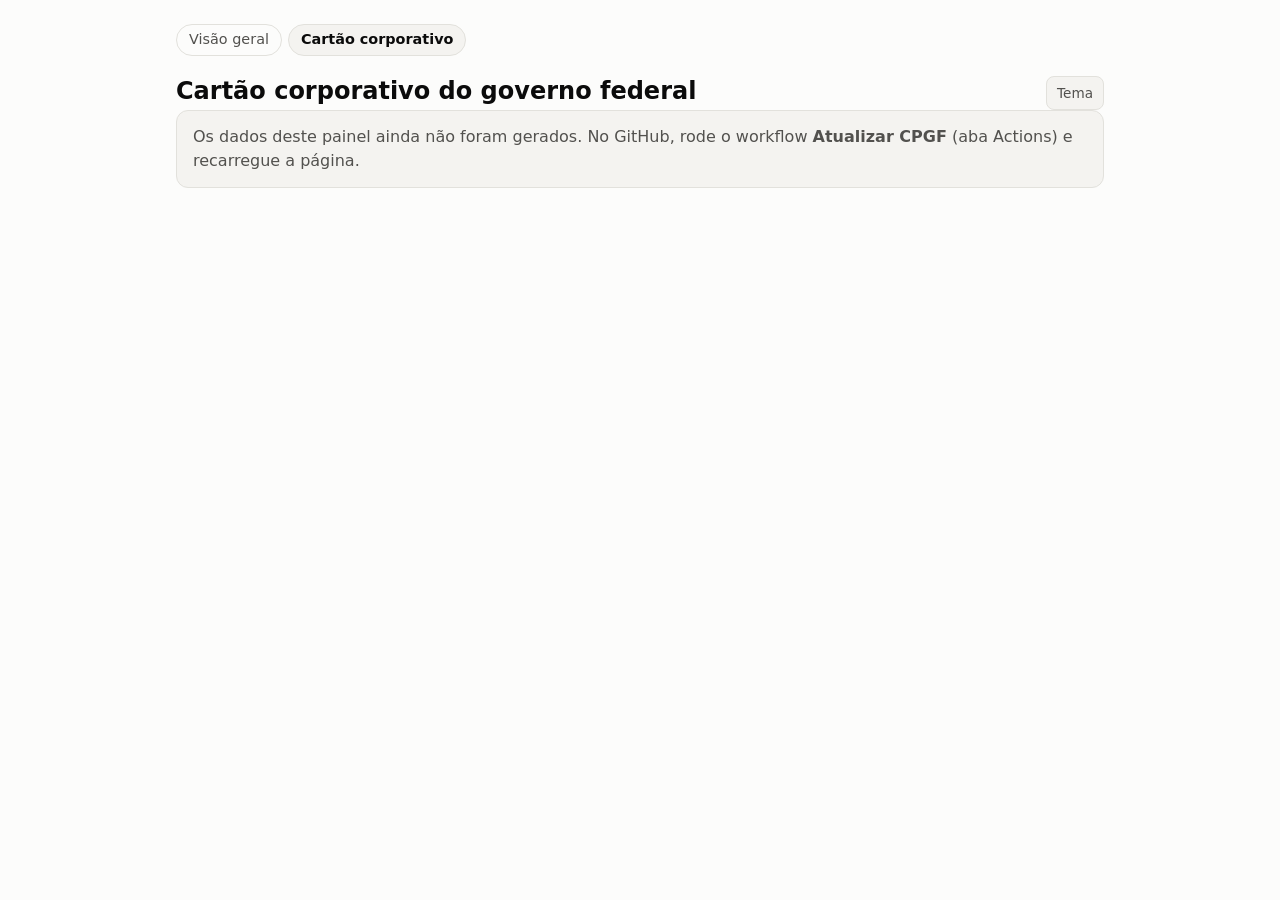
==== docs/cartao.html @ c82e099b "Painel do cartão corporativo (CPGF), agregação com IPCA e workflow de atualização Co-Authored-By: Cl" ====
<!DOCTYPE html>
<html lang="pt-BR">
<head>
<meta charset="utf-8">
<meta name="viewport" content="width=device-width, initial-scale=1">
<title>Cartão corporativo do governo federal</title>
<meta name="description" content="Quanto o governo gasta no cartão corporativo (CPGF), quanto está sob sigilo e quem recebe, desde 2013, corrigido pelo IPCA.">
<link rel="stylesheet" href="estilo.css">
</head>
<body>
<main>
  <nav class="menu" aria-label="Seções">
    <a href="index.html">Visão geral</a>
    <a href="cartao.html" aria-current="page">Cartão corporativo</a>
  </nav>
  <header>
    <div>
      <h1>Cartão corporativo do governo federal</h1>
      <p class="sub" id="sub"></p>
    </div>
    <button class="tema" id="tema" type="button" aria-label="Alternar tema claro e escuro">Tema</button>
  </header>

  <div id="vazio" class="aviso" hidden>
    Os dados deste painel ainda não foram gerados. No GitHub, rode o workflow <b>Atualizar CPGF</b> (aba Actions) e recarregue a página.
  </div>

  <div id="conteudo" hidden>
    <div class="hero">
      <div class="num" id="hero-num"></div>
      <p class="leg" id="hero-leg"></p>
    </div>
    <div class="kpis" id="kpis"></div>

    <section class="card">
      <h2>Quanto se gasta por ano, e em quê</h2>
      <p class="nota">R$ milhões de <span class="ref"></span>, anos completos. "Sigilo" são transações em que o governo não divulga data nem favorecido.</p>
      <ul class="legenda" id="leg1"></ul>
      <div class="chart" id="c1"></div>
      <details><summary>Ver dados em tabela</summary><div class="tabela" id="t1"></div></details>
    </section>

    <section class="card">
      <h2>Órgãos que mais gastam</h2>
      <p class="nota">Órgão superior, total desde <span id="desde"></span>, em R$ milhões de <span class="ref"></span>.</p>
      <div class="barras" id="orgaos"></div>
    </section>

    <section class="card">
      <h2>Empresas que mais recebem</h2>
      <p class="nota">Só empresas identificadas (CNPJ). Intermediadoras de pagamento aparecem como favorecido no lugar do comércio final.</p>
      <div class="barras" id="empresas"></div>
    </section>

    <footer>
      <p><b>Como ler.</b> Cartão de Pagamento do Governo Federal (CPGF): usado pelo próprio governo em despesas de suprimento de fundos. Valores corrigidos pelo IPCA até o último mês disponível, usando o mês do extrato como referência.</p>
      <p><b>Privacidade.</b> O painel não mostra portadores do cartão nem pessoas físicas ou MEIs que receberam pagamentos. Só órgãos e empresas.</p>
      <p><b>Fonte:</b> <a href="https://portaldatransparencia.gov.br/download-de-dados/cpgf/">Portal da Transparência (CGU)</a>. Código e método: <a href="https://github.com/jacksonmonteiro83/gastos-governo-br">github.com/jacksonmonteiro83/gastos-governo-br</a>.</p>
    </footer>
  </div>
</main>
<div class="tip" id="tip"></div>

<script src="cpgf_data.js" onerror="void 0"></script>
<script>
(function () {
  const D = window.CPGF;
  const raiz = document.documentElement;
  document.getElementById("tema").addEventListener("click", () => {
    const escuro = raiz.dataset.theme ? raiz.dataset.theme === "dark" : matchMedia("(prefers-color-scheme: dark)").matches;
    raiz.dataset.theme = escuro ? "light" : "dark";
  });
  if (!D) { document.getElementById("vazio").hidden = false; return; }
  document.getElementById("conteudo").hidden = false;

  const fmt0 = new Intl.NumberFormat("pt-BR", { maximumFractionDigits: 0 });
  const fmt1 = new Intl.NumberFormat("pt-BR", { minimumFractionDigits: 1, maximumFractionDigits: 1 });
  const MESES = ["jan","fev","mar","abr","mai","jun","jul","ago","set","out","nov","dez"];
  const mesAno = (s) => { const [a, m] = s.split("-"); return MESES[+m - 1] + "/" + a; };
  const mi = (v) => v / 1e6;
  const NS = "http://www.w3.org/2000/svg";
  const el = (n, a, p) => { const e = document.createElementNS(NS, n); for (const k in a) e.setAttribute(k, a[k]); if (p) p.appendChild(e); return e; };

  const H = D.destaques, ref = H.ano_referencia;
  document.querySelectorAll(".ref").forEach(e => e.textContent = mesAno(D.ultimo_mes));
  document.getElementById("desde").textContent = mesAno(D.primeiro_mes);
  document.getElementById("sub").textContent = "CPGF, " + mesAno(D.primeiro_mes) + " a " + mesAno(D.ultimo_mes) + " · valores corrigidos pelo IPCA";
  document.getElementById("hero-num").textContent = "R$ " + fmt0.format(mi(H.total_real)) + " mi";
  document.getElementById("hero-leg").textContent =
    "gastos no cartão corporativo desde " + mesAno(D.primeiro_mes) + ", em valores de hoje. " +
    fmt1.format(H.sigilo_pct) + "% disso está sob sigilo, sem data nem favorecido divulgados.";
  document.getElementById("kpis").innerHTML = [
    [fmt1.format(H.ano_ref_sigilo_pct) + "%", "do valor de " + ref + " está sob sigilo"],
    [fmt1.format(H.ano_ref_saque_pct) + "%", "do valor de " + ref + " foi saque em dinheiro"],
    ["R$ " + fmt0.format(mi(H.ano_ref_total)) + " mi", "gastos em " + ref + " (" + fmt0.format(D.transacoes[D.anos.indexOf(ref)]) + " transações)"],
  ].map(([v, l]) => '<div class="kpi"><div class="v">' + v + '</div><div class="l">' + l + '</div></div>').join("");

  // ---- colunas empilhadas: compras, saques, sigilo (anos completos) ----
  const idx = D.anos.map((_, i) => i).filter(i => D.meses[i] === 12);
  const anos = idx.map(i => D.anos[i]);
  const S = [["compra", "Compras", "--s1"], ["saque", "Saques em dinheiro", "--s2"], ["sigilo", "Sob sigilo", "--s3"]];
  const val = (k) => idx.map(i => mi(D[k][i]));
  document.getElementById("leg1").innerHTML = S.map(([k, r, c]) => '<li><i style="background:var(' + c + ')"></i>' + r + '</li>').join("");
  document.getElementById("t1").innerHTML = "<table><thead><tr><th>Ano</th>" + S.map(s => "<th>" + s[1] + "</th>").join("") +
    "<th>Total</th></tr></thead><tbody>" + anos.map((a, i) => "<tr><td>" + a + "</td>" +
    S.map(([k]) => "<td>" + fmt1.format(val(k)[i]) + "</td>").join("") +
    "<td>" + fmt1.format(S.reduce((s, [k]) => s + val(k)[i], 0)) + "</td></tr>").join("") + "</tbody></table>";

  const tip = document.getElementById("tip");
  const hideTip = () => { tip.style.display = "none"; };
  function colunas() {
    const host = document.getElementById("c1"); host.querySelectorAll("svg").forEach(s => s.remove());
    if (!anos.length) { host.textContent = "Ainda não há anos completos."; return; }
    const W = Math.max(300, host.clientWidth), Ht = W < 520 ? 260 : 320, m = { l: 40, r: 6, t: 10, b: 24 };
    const svg = el("svg", { viewBox: "0 0 " + W + " " + Ht, role: "img",
      "aria-label": "Colunas empilhadas por ano com compras, saques em dinheiro e valores sob sigilo, em R$ milhões." });
    host.insertBefore(svg, host.firstChild);
    const tot = anos.map((_, i) => S.reduce((s, [k]) => s + val(k)[i], 0));
    const mx = Math.max(...tot), exp = Math.pow(10, Math.floor(Math.log10(mx))), f = mx / exp;
    const passo = exp * (f > 6 ? 2 : f > 3 ? 1 : f > 1.5 ? 0.5 : 0.2);
    const max = Math.ceil(Math.max(...tot) / passo) * passo;
    const slot = (W - m.l - m.r) / anos.length, bw = Math.max(6, slot * 0.7);
    const xc = (i) => m.l + slot * i + slot / 2, y = (v) => Ht - m.b - (Ht - m.t - m.b) * v / max;
    const g = el("g", { class: "eixo" }, svg);
    for (let v = 0; v <= max + 1e-9; v += passo) {
      el("line", { x1: m.l, x2: W - m.r, y1: y(v), y2: y(v), stroke: "var(--grid)", "stroke-width": 1 }, svg);
      el("text", { x: m.l - 6, y: y(v) + 4, "text-anchor": "end" }, g).textContent = fmt0.format(v);
    }
    anos.forEach((a, i) => { if (anos.length < 9 || a % 2 === 0) el("text", { x: xc(i), y: Ht - m.b + 16, "text-anchor": "middle" }, g).textContent = a; });
    anos.forEach((_, i) => {
      let acc = 0;
      S.forEach(([k, , c]) => {
        const v = val(k)[i], y0 = y(acc), y1 = y(acc + v); acc += v;
        el("rect", { x: xc(i) - bw / 2, y: y1, width: bw, height: Math.max(0, y0 - y1), fill: "var(" + c + ")", stroke: "var(--surface)", "stroke-width": 2 }, svg);
      });
    });
    const guia = el("rect", { y: m.t, height: Ht - m.t - m.b, width: slot, fill: "var(--text)", opacity: 0.06, visibility: "hidden" }, svg);
    const alvo = el("rect", { x: m.l, y: m.t, width: W - m.l - m.r, height: Ht - m.t - m.b, fill: "transparent" }, svg);
    alvo.addEventListener("pointermove", (ev) => {
      const r = svg.getBoundingClientRect(), px = (ev.clientX - r.left) * W / r.width;
      const i = Math.max(0, Math.min(anos.length - 1, Math.floor((px - m.l) / slot)));
      guia.setAttribute("x", xc(i) - slot / 2); guia.setAttribute("visibility", "visible");
      tip.innerHTML = "<b>" + anos[i] + " · R$ " + fmt1.format(tot[i]) + " mi</b>" + S.map(([k, rot, c]) =>
        '<div><span><i style="background:var(' + c + ')"></i>' + rot + '</span><span class="v">' + fmt1.format(val(k)[i]) +
        " (" + fmt0.format(100 * val(k)[i] / tot[i]) + "%)</span></div>").join("");
      tip.style.display = "block";
      const hr = host.getBoundingClientRect(), t = tip.getBoundingClientRect();
      let left = xc(i) * r.width / W + hr.left + window.scrollX + 14;
      if (left + t.width > window.scrollX + document.documentElement.clientWidth - 8) left -= t.width + 28;
      tip.style.left = Math.max(8, left) + "px"; tip.style.top = Math.max(8, ev.clientY + window.scrollY - t.height / 2) + "px";
    });
    alvo.addEventListener("pointerleave", () => { guia.setAttribute("visibility", "hidden"); hideTip(); });
  }

  // ---- barras horizontais (HTML) ----
  function barras(id, itens) {
    const max = Math.max(...itens.map(i => i.valor));
    document.getElementById(id).innerHTML = itens.map(i =>
      '<div class="barra" title="' + i.nome.replace(/"/g, "&quot;") + '"><span class="n">' + i.nome +
      '</span><span class="t"><i style="width:' + (100 * i.valor / max).toFixed(1) + '%"></i></span><span class="v">' +
      fmt1.format(mi(i.valor)) + '</span></div>').join("");
  }
  barras("orgaos", D.orgaos); barras("empresas", D.empresas);

  colunas();
  let t; window.addEventListener("resize", () => { clearTimeout(t); t = setTimeout(colunas, 120); });
})();
</script>
</body>
</html>
---- docs/estilo.css ----
:root {
    color-scheme: light;
    --surface: #fcfcfb; --surface-2: #f4f3f0; --border: #e2e1dc; --grid: #ecebe7;
    --text: #0b0b0b; --text-2: #52514e; --text-3: #6f6e69;
    --s1: #2a78d6; --s2: #eb6834; --s3: #1baf7a; --s4: #eda100;
    --s5: #e87ba4; --s6: #008300; --s7: #6250d6; --s8: #e34948;
  }
  @media (prefers-color-scheme: dark) {
    :root:where(:not([data-theme="light"])) {
      color-scheme: dark;
      --surface: #1a1a19; --surface-2: #232321; --border: #383835; --grid: #2a2a28;
      --text: #f0efec; --text-2: #c3c2b7; --text-3: #a09f96;
      --s1: #3987e5; --s2: #d95926; --s3: #199e70; --s4: #c98500;
      --s5: #d55181; --s6: #0ca30c; --s7: #9085e9; --s8: #e66767;
    }
  }
  :root[data-theme="dark"] {
    color-scheme: dark;
    --surface: #1a1a19; --surface-2: #232321; --border: #383835; --grid: #2a2a28;
    --text: #f0efec; --text-2: #c3c2b7; --text-3: #a09f96;
    --s1: #3987e5; --s2: #d95926; --s3: #199e70; --s4: #c98500;
    --s5: #d55181; --s6: #0ca30c; --s7: #9085e9; --s8: #e66767;
  }
  * { box-sizing: border-box; }
  body { margin: 0; background: var(--surface); color: var(--text);
         font: 16px/1.5 system-ui, -apple-system, "Segoe UI", Roboto, sans-serif; }
  main { max-width: 960px; margin: 0 auto; padding: 24px 16px 64px; }
  header { display: flex; justify-content: space-between; align-items: flex-start; gap: 16px; }
  h1 { font-size: 1.5rem; line-height: 1.25; margin: 0 0 4px; }
  .sub { color: var(--text-2); font-size: .9rem; margin: 0; }
  button.tema { background: var(--surface-2); color: var(--text-2); border: 1px solid var(--border);
                border-radius: 8px; padding: 6px 10px; font: inherit; font-size: .85rem; cursor: pointer; }
  .hero { margin: 32px 0 24px; }
  .hero .num { font-size: clamp(2.6rem, 9vw, 4rem); font-weight: 700; line-height: 1.05; letter-spacing: -.02em; }
  .hero .leg { color: var(--text-2); margin: 6px 0 0; max-width: 40em; }
  .kpis { display: grid; grid-template-columns: repeat(auto-fit, minmax(200px, 1fr)); gap: 12px; margin-bottom: 40px; }
  .kpi { background: var(--surface-2); border: 1px solid var(--border); border-radius: 12px; padding: 14px 16px; }
  .kpi .v { font-size: 1.6rem; font-weight: 700; line-height: 1.2; }
  .kpi .l { color: var(--text-2); font-size: .85rem; margin-top: 2px; }
  section.card { margin-bottom: 40px; }
  h2 { font-size: 1.1rem; margin: 0 0 4px; }
  .nota { color: var(--text-2); font-size: .85rem; margin: 0 0 12px; }
  .legenda { display: flex; flex-wrap: wrap; gap: 6px 16px; margin: 0 0 8px; padding: 0; list-style: none;
             font-size: .85rem; color: var(--text-2); }
  .legenda i { display: inline-block; width: 10px; height: 10px; border-radius: 2px; margin-right: 6px; vertical-align: -1px; }
  .chart { position: relative; }
  .chart svg { display: block; width: 100%; height: auto; overflow: visible; }
  .tip { position: absolute; pointer-events: none; background: var(--surface); color: var(--text);
         border: 1px solid var(--border); border-radius: 8px; padding: 8px 10px; font-size: .8rem;
         box-shadow: 0 4px 14px rgba(0,0,0,.14); white-space: nowrap; display: none; z-index: 2; }
  .tip b { display: block; margin-bottom: 4px; }
  .tip div { display: flex; justify-content: space-between; gap: 14px; }
  .tip i { display: inline-block; width: 8px; height: 8px; border-radius: 2px; margin-right: 6px; }
  .tip .v { font-variant-numeric: tabular-nums; color: var(--text-2); }
  details { margin-top: 10px; font-size: .85rem; color: var(--text-2); }
  summary { cursor: pointer; }
  .tabela { overflow-x: auto; margin-top: 8px; max-height: 360px; overflow-y: auto; }
  table { border-collapse: collapse; font-size: .8rem; font-variant-numeric: tabular-nums; }
  th, td { padding: 4px 10px; text-align: right; border-bottom: 1px solid var(--border); white-space: nowrap; }
  th:first-child, td:first-child { text-align: left; position: sticky; left: 0; background: var(--surface); }
  thead th { position: sticky; top: 0; background: var(--surface); }
  footer { color: var(--text-2); font-size: .82rem; border-top: 1px solid var(--border); padding-top: 16px; }
  footer p { margin: 0 0 8px; }
  a { color: var(--s1); }
  .eixo text { fill: var(--text-3); font-size: 11px; }
  .rot text { fill: var(--text-2); font-size: 12px; }

  nav.menu { display: flex; gap: 6px; margin: 0 0 20px; flex-wrap: wrap; }
  nav.menu a { color: var(--text-2); text-decoration: none; font-size: .9rem; padding: 4px 12px;
               border: 1px solid var(--border); border-radius: 999px; }
  nav.menu a[aria-current="page"] { background: var(--surface-2); color: var(--text); font-weight: 600; }
  .barras { display: grid; gap: 6px; }
  .barra { display: grid; grid-template-columns: minmax(120px, 34%) 1fr auto; gap: 10px; align-items: center; font-size: .85rem; }
  .barra .n { color: var(--text-2); overflow: hidden; text-overflow: ellipsis; white-space: nowrap; }
  .barra .t { height: 14px; background: var(--surface-2); border-radius: 0 4px 4px 0; }
  .barra .t i { display: block; height: 100%; background: var(--s1); border-radius: 0 4px 4px 0; }
  .barra .v { font-variant-numeric: tabular-nums; color: var(--text-2); min-width: 4.5em; text-align: right; }
  .aviso { background: var(--surface-2); border: 1px solid var(--border); border-radius: 12px; padding: 14px 16px; color: var(--text-2); }
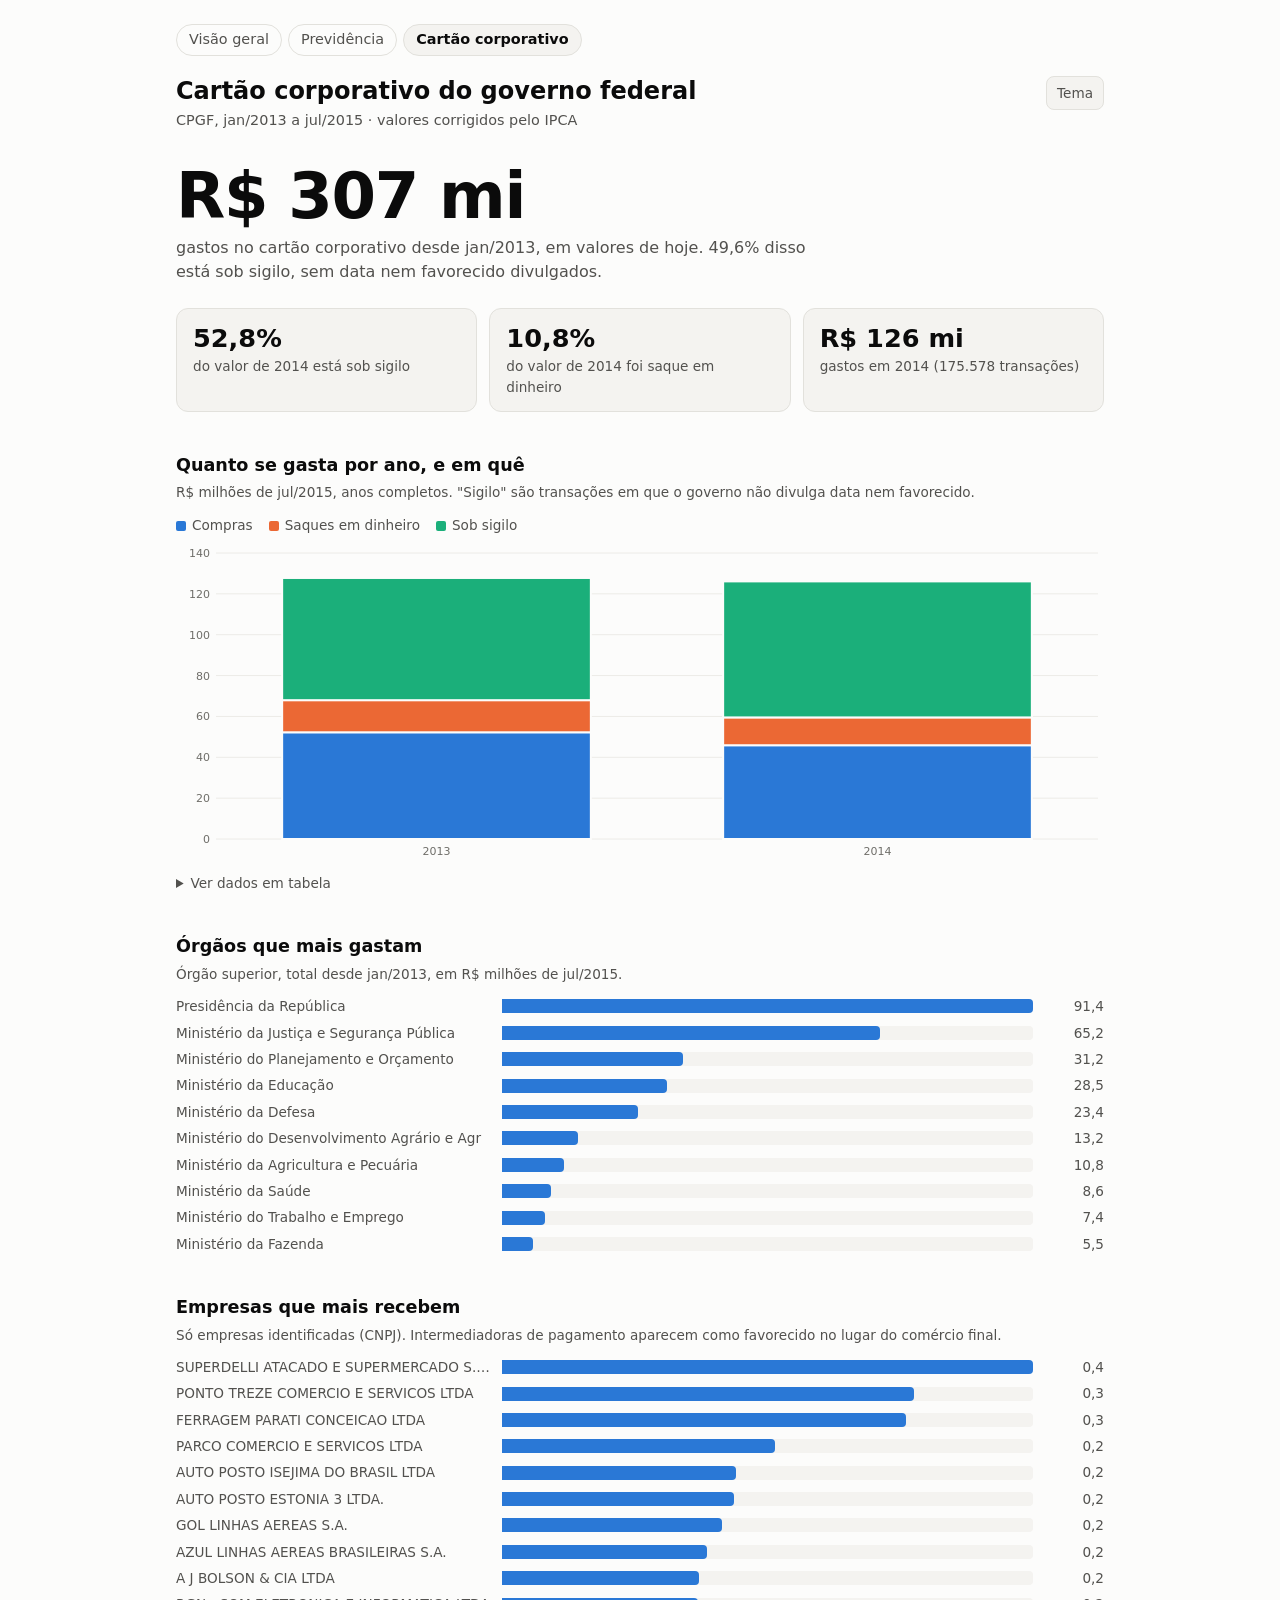
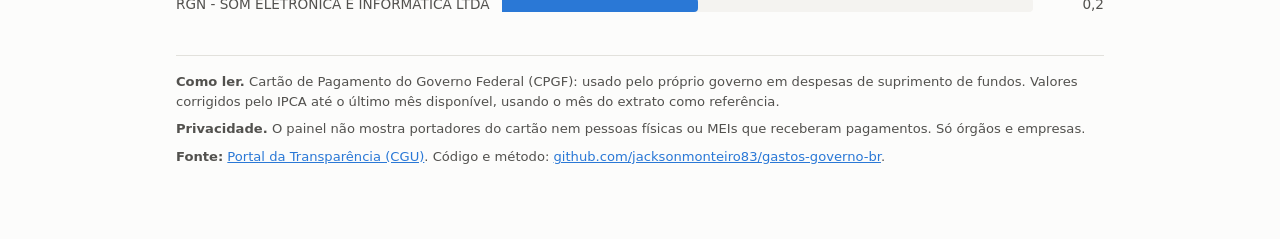
==== commit 568147a8: "Painel de previdência (RGPS): arrecadação líquida vs benefícios, necessidade de financiamento Co-Aut" ====
--- a/docs/cartao.html
+++ b/docs/cartao.html
@@ -11,6 +11,7 @@
 <main>
   <nav class="menu" aria-label="Seções">
     <a href="index.html">Visão geral</a>
+    <a href="previdencia.html">Previdência</a>
     <a href="cartao.html" aria-current="page">Cartão corporativo</a>
   </nav>
   <header>
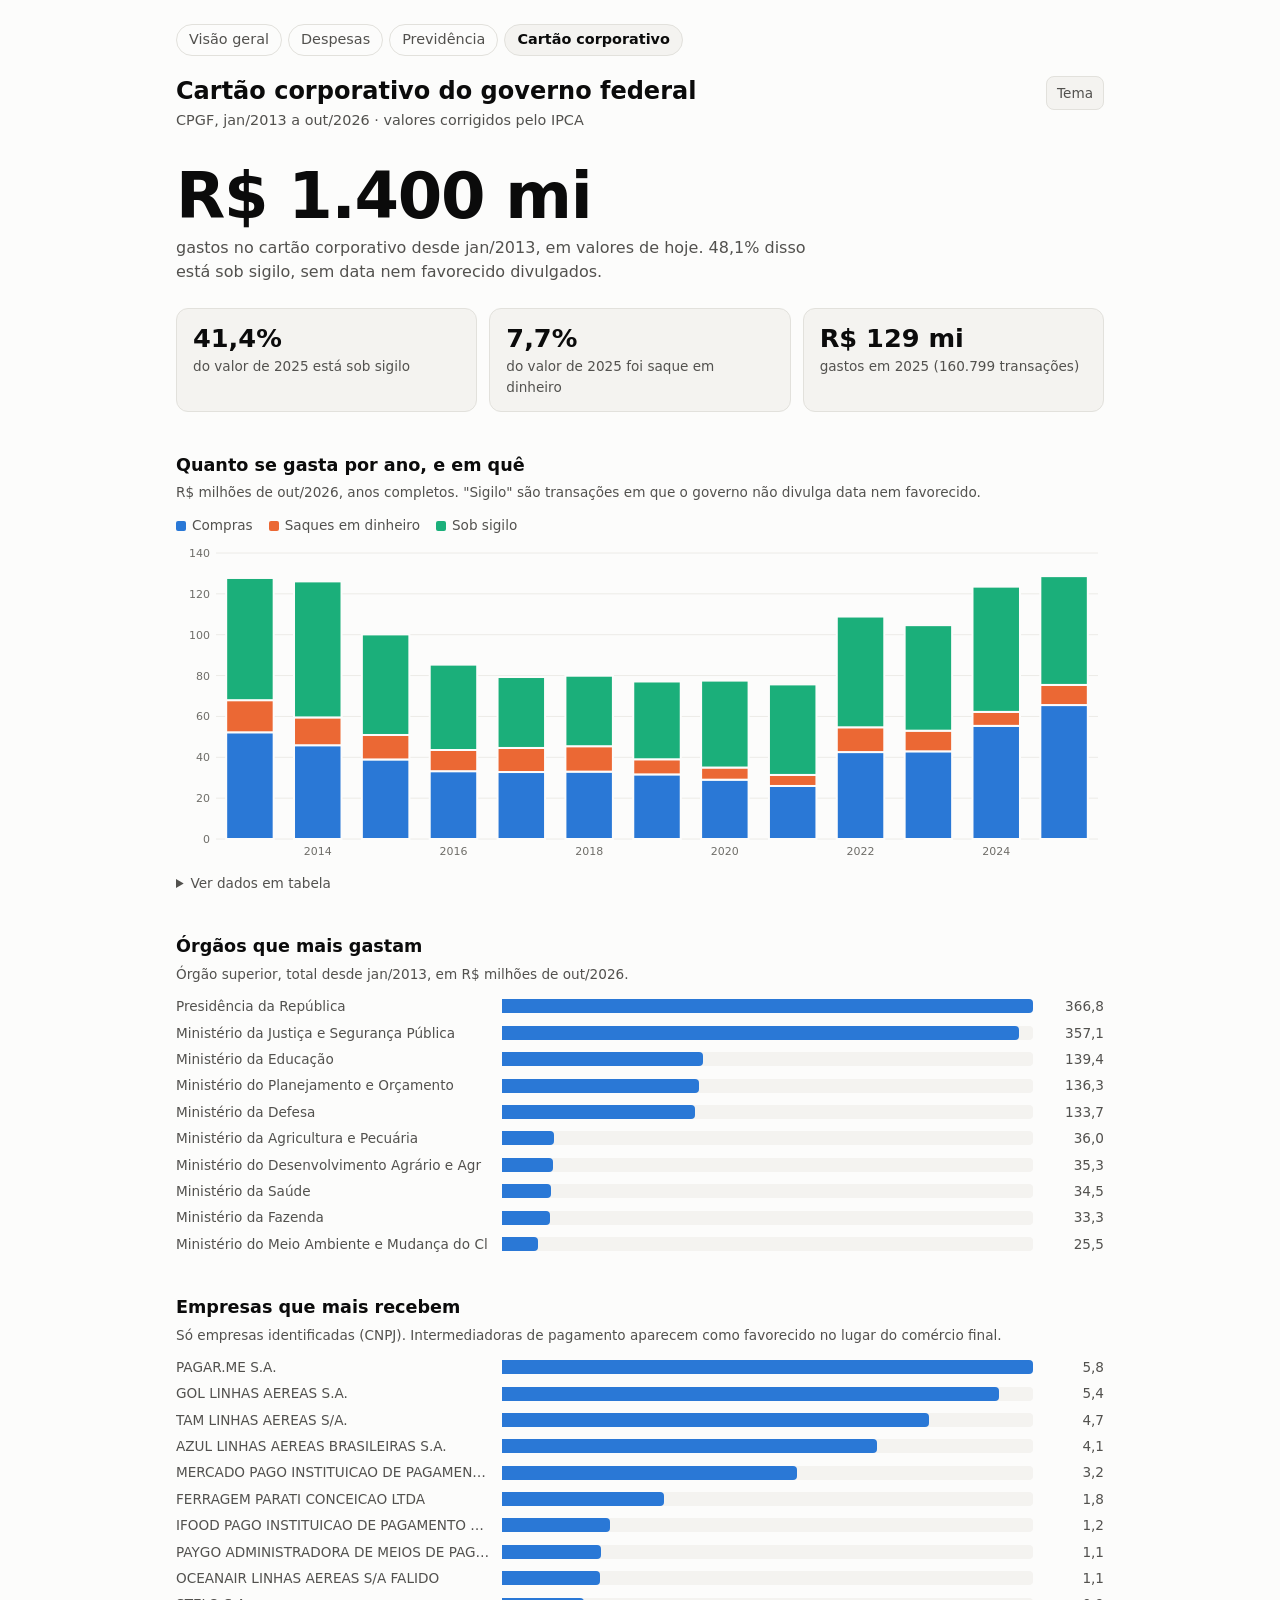
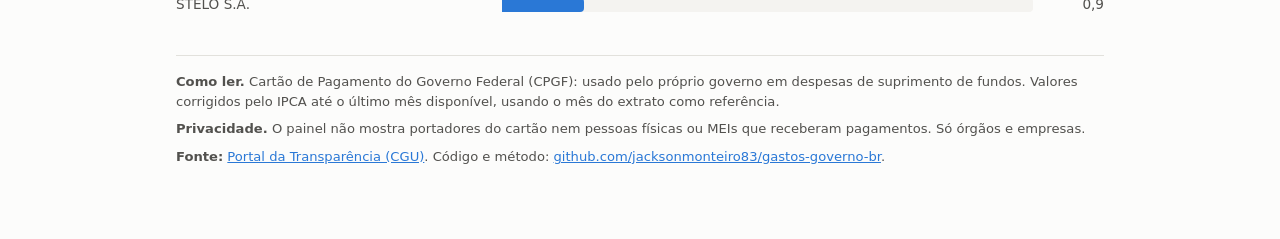
==== commit 83c38f8a: "Despesas: ingestão do orçamento da despesa (2014+), agregação por função/órgão/grupo, painel e workf" ====
--- a/docs/cartao.html
+++ b/docs/cartao.html
@@ -11,6 +11,7 @@
 <main>
   <nav class="menu" aria-label="Seções">
     <a href="index.html">Visão geral</a>
+    <a href="despesas.html">Despesas</a>
     <a href="previdencia.html">Previdência</a>
     <a href="cartao.html" aria-current="page">Cartão corporativo</a>
   </nav>
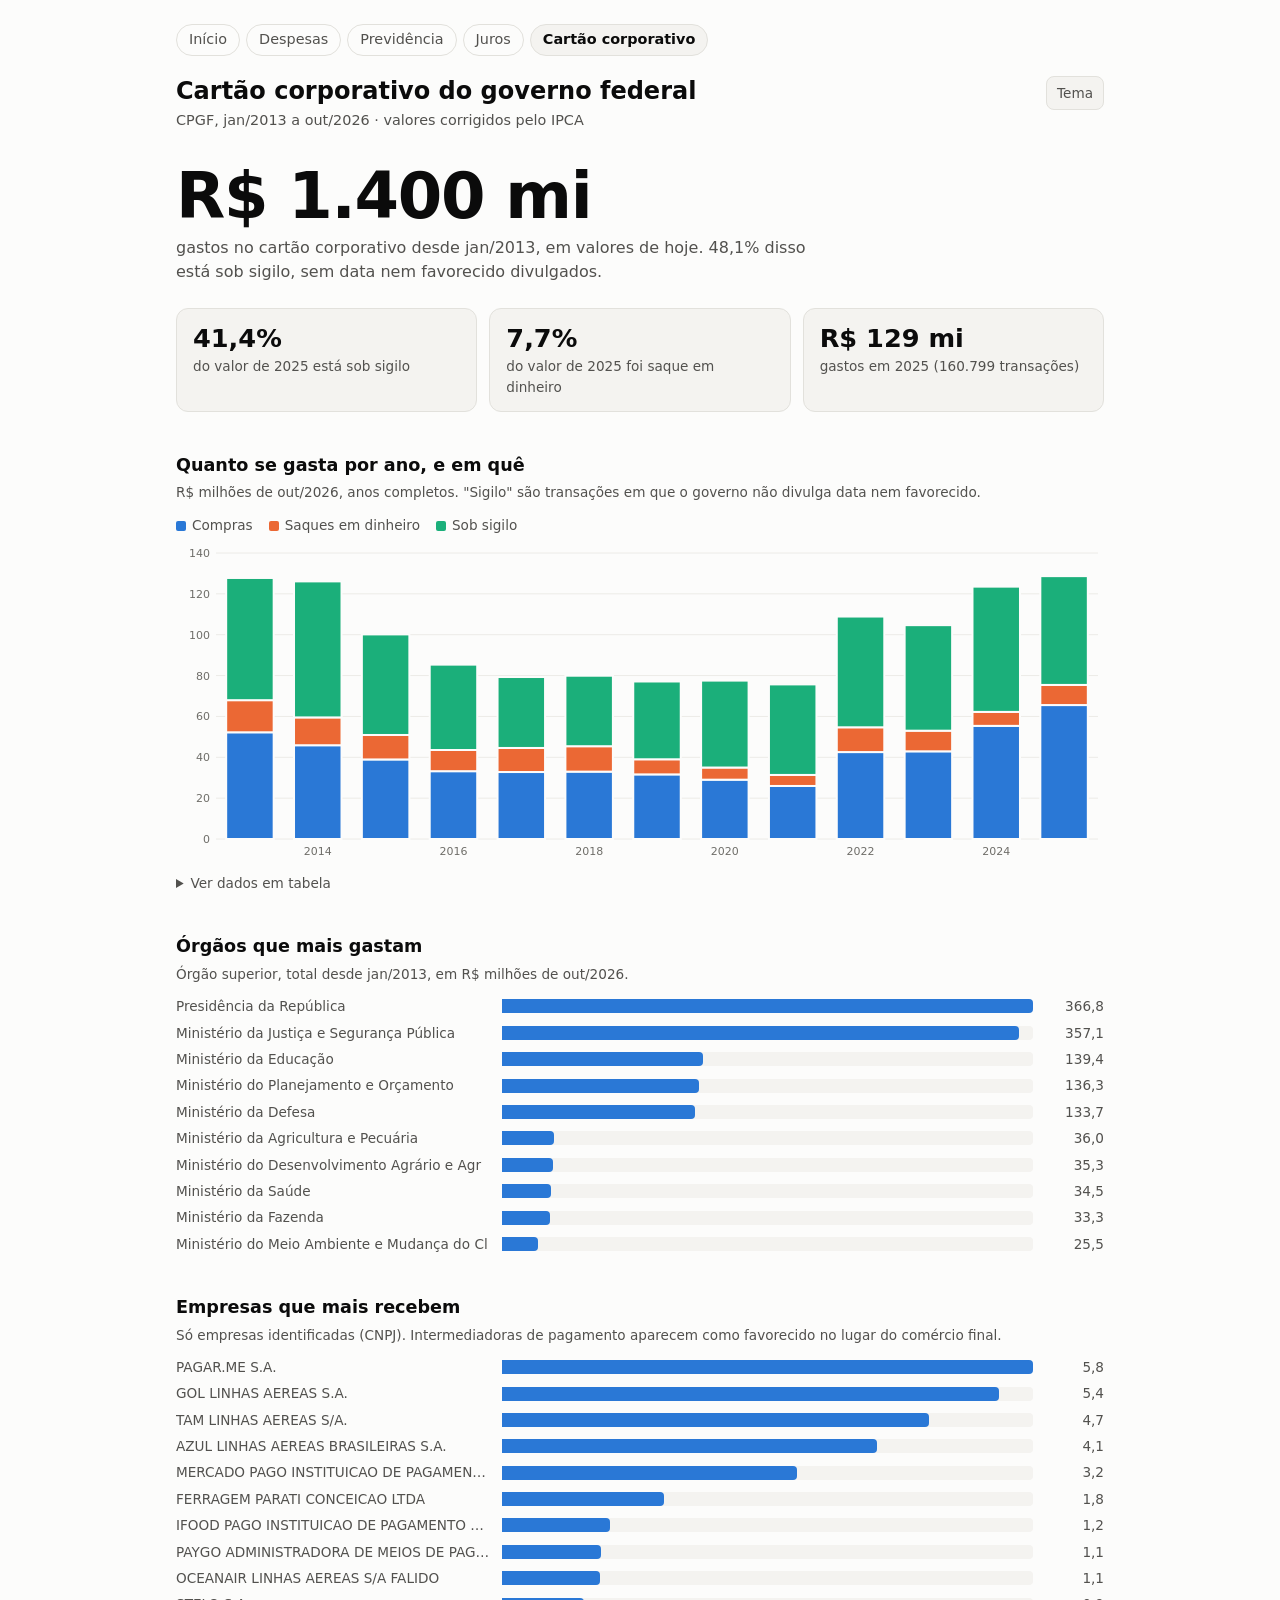
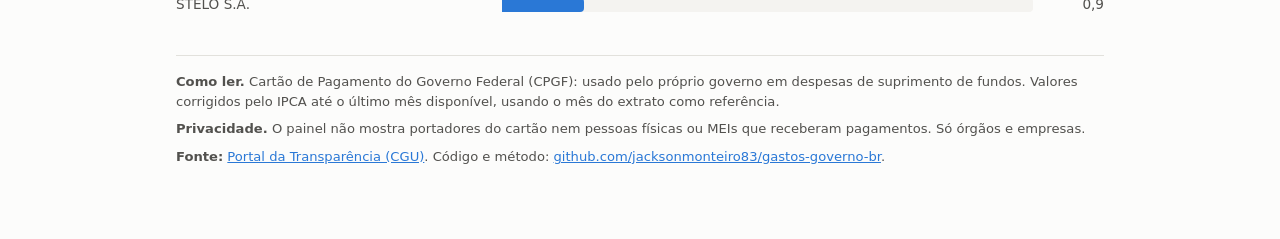
==== commit 0964ddc1: "Página inicial com resumo das quatro áreas; painel de juros movido para juros.html Co-Authored-By: C" ====
--- a/docs/cartao.html
+++ b/docs/cartao.html
@@ -10,9 +10,10 @@
 <body>
 <main>
   <nav class="menu" aria-label="Seções">
-    <a href="index.html">Visão geral</a>
+    <a href="index.html">Início</a>
     <a href="despesas.html">Despesas</a>
     <a href="previdencia.html">Previdência</a>
+    <a href="juros.html">Juros</a>
     <a href="cartao.html" aria-current="page">Cartão corporativo</a>
   </nav>
   <header>
--- a/docs/estilo.css
+++ b/docs/estilo.css
@@ -75,4 +75,15 @@
   .barra .t { height: 14px; background: var(--surface-2); border-radius: 0 4px 4px 0; }
   .barra .t i { display: block; height: 100%; background: var(--s1); border-radius: 0 4px 4px 0; }
   .barra .v { font-variant-numeric: tabular-nums; color: var(--text-2); min-width: 4.5em; text-align: right; }
+  .barra .n .sw { display: inline-block; width: 10px; height: 10px; border-radius: 2px; margin-right: 7px; }
   .aviso { background: var(--surface-2); border: 1px solid var(--border); border-radius: 12px; padding: 14px 16px; color: var(--text-2); }
+
+  /* página inicial */
+  .portas { display: grid; grid-template-columns: repeat(auto-fit, minmax(260px, 1fr)); gap: 12px; margin-bottom: 32px; }
+  .porta { display: flex; flex-direction: column; gap: 4px; background: var(--surface-2); border: 1px solid var(--border);
+           border-radius: 12px; padding: 16px; color: var(--text); text-decoration: none; }
+  .porta:hover, .porta:focus-visible { border-color: var(--text-3); }
+  .porta .t { color: var(--text-2); font-size: .85rem; font-weight: 600; }
+  .porta .v { font-size: 2rem; font-weight: 700; line-height: 1.15; letter-spacing: -.01em; }
+  .porta .d { color: var(--text-2); font-size: .88rem; flex: 1; }
+  .porta .ir { color: var(--s1); font-size: .85rem; margin-top: 6px; }
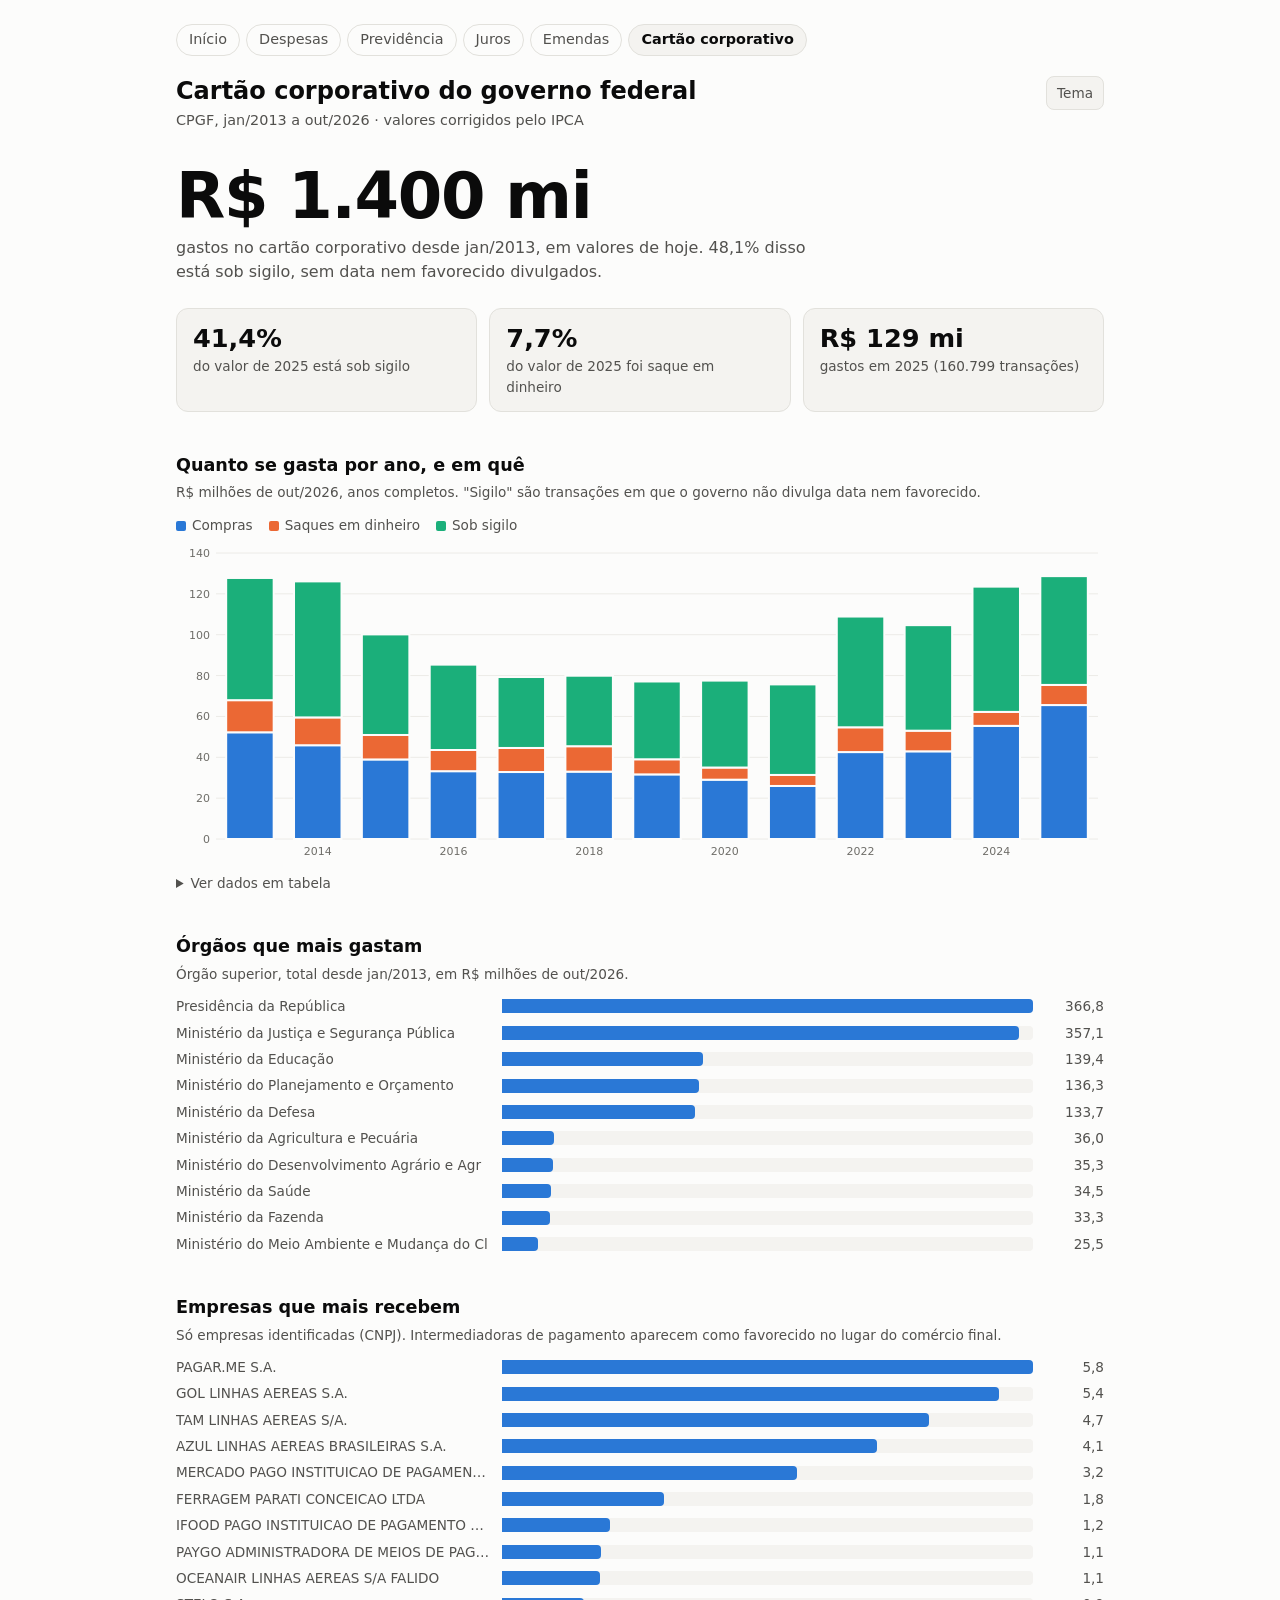
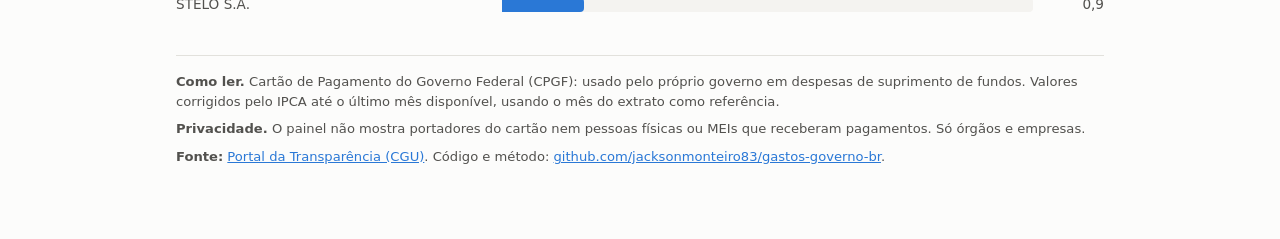
==== commit b342b426: "Página de emendas parlamentares, card no início e README Co-Authored-By: Claude Sonnet 5.5 <noreply@" ====
--- a/docs/cartao.html
+++ b/docs/cartao.html
@@ -5,6 +5,16 @@
 <meta name="viewport" content="width=device-width, initial-scale=1">
 <title>Cartão corporativo do governo federal</title>
 <meta name="description" content="Quanto o governo gasta no cartão corporativo (CPGF), quanto está sob sigilo e quem recebe, desde 2013, corrigido pelo IPCA.">
+<link rel="canonical" href="https://jacksonmonteiro83.github.io/gastos-governo-br/cartao.html">
+<meta property="og:type" content="website">
+<meta property="og:locale" content="pt_BR">
+<meta property="og:title" content="Cartão corporativo do governo federal">
+<meta property="og:description" content="Quanto o governo gasta no cartão corporativo (CPGF), quanto está sob sigilo e quem recebe, desde 2013, corrigido pelo IPCA.">
+<meta property="og:url" content="https://jacksonmonteiro83.github.io/gastos-governo-br/cartao.html">
+<meta property="og:image" content="https://jacksonmonteiro83.github.io/gastos-governo-br/img/og.png">
+<meta property="og:image:width" content="1200">
+<meta property="og:image:height" content="630">
+<meta name="twitter:card" content="summary_large_image">
 <link rel="stylesheet" href="estilo.css">
 </head>
 <body>
@@ -14,6 +24,7 @@
     <a href="despesas.html">Despesas</a>
     <a href="previdencia.html">Previdência</a>
     <a href="juros.html">Juros</a>
+    <a href="emendas.html">Emendas</a>
     <a href="cartao.html" aria-current="page">Cartão corporativo</a>
   </nav>
   <header>
--- a/docs/estilo.css
+++ b/docs/estilo.css
@@ -87,3 +87,4 @@
   .porta .v { font-size: 2rem; font-weight: 700; line-height: 1.15; letter-spacing: -.01em; }
   .porta .d { color: var(--text-2); font-size: .88rem; flex: 1; }
   .porta .ir { color: var(--s1); font-size: .85rem; margin-top: 6px; }
+  h3.sub-h { font-size: .9rem; color: var(--text-2); font-weight: 600; margin: 16px 0 8px; }
